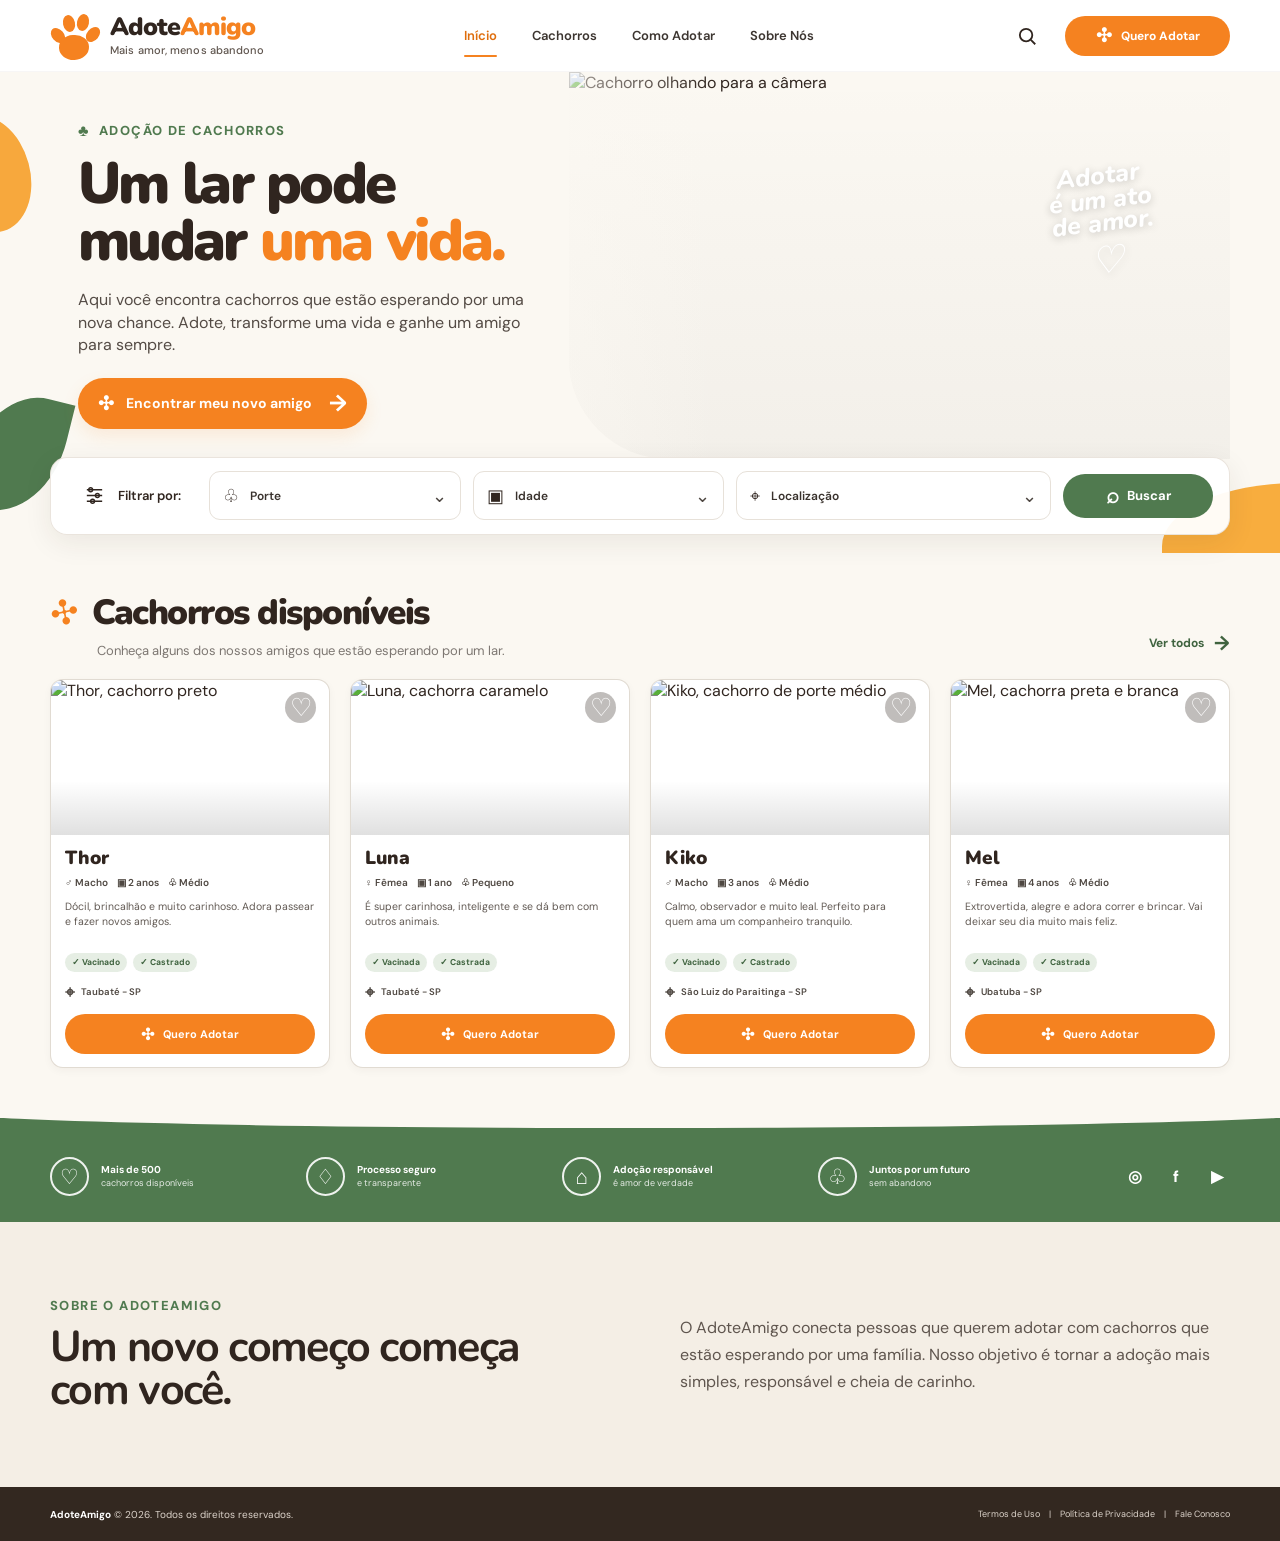
==== index.html @ db64507a "Add files via upload" ====
<!DOCTYPE html>
<html lang="pt-BR">
<head>
  <meta charset="UTF-8">
  <meta name="viewport" content="width=device-width, initial-scale=1.0">
  <meta name="description" content="AdoteAmigo — encontre um cachorro esperando por um lar cheio de amor.">
  <title>AdoteAmigo | Mais amor, menos abandono</title>

  <link rel="preconnect" href="https://fonts.googleapis.com">
  <link rel="preconnect" href="https://fonts.gstatic.com" crossorigin>
  <link href="https://fonts.googleapis.com/css2?family=DM+Sans:wght@400;500;600;700&family=Nunito:wght@700;800;900&display=swap" rel="stylesheet">

  <link rel="stylesheet" href="style.css">
</head>

<body>

  <!-- HEADER -->
  <header class="site-header">
    <div class="container header-inner">

      <a href="#" class="brand" aria-label="AdoteAmigo - página inicial">
        <div class="brand-paw" aria-hidden="true">
          <span class="toe toe-1"></span>
          <span class="toe toe-2"></span>
          <span class="toe toe-3"></span>
          <span class="toe toe-4"></span>
          <span class="pad"></span>
        </div>

        <div class="brand-text">
          <strong>Adote<span>Amigo</span></strong>
          <small>Mais amor, menos abandono</small>
        </div>
      </a>

      <nav class="main-nav" aria-label="Navegação principal">
        <a class="active" href="#inicio">Início</a>
        <a href="#cachorros">Cachorros</a>
        <a href="#como-adotar">Como Adotar</a>
        <a href="#sobre">Sobre Nós</a>
      </nav>

      <div class="header-actions">
        <button class="search-button" aria-label="Pesquisar">
          <svg viewBox="0 0 24 24" aria-hidden="true">
            <circle cx="11" cy="11" r="6.8"></circle>
            <path d="M16.2 16.2 21 21"></path>
          </svg>
        </button>

        <a class="header-cta" href="#cachorros">
          <span class="paw-icon">✣</span>
          Quero Adotar
        </a>
      </div>

      <button class="mobile-menu" aria-label="Abrir menu">
        <span></span><span></span><span></span>
      </button>
    </div>
  </header>


  <main>

    <!-- HERO -->
    <section class="hero" id="inicio">
      <div class="hero-decoration hero-decoration-left"></div>
      <div class="hero-decoration hero-decoration-bottom"></div>
      <div class="hero-decoration hero-decoration-right"></div>

      <div class="container hero-grid">

        <div class="hero-content">
          <div class="eyebrow">
            <span>♣</span>
            ADOÇÃO DE CACHORROS
          </div>

          <h1>
            Um lar pode<br>
            mudar <span>uma vida.</span>
          </h1>

          <p>
            Aqui você encontra cachorros que estão esperando
            por uma nova chance. Adote, transforme uma vida
            e ganhe um amigo para sempre.
          </p>

          <a href="#cachorros" class="primary-button hero-button">
            <span class="button-paw">✣</span>
            Encontrar meu novo amigo
            <span class="arrow">→</span>
          </a>
        </div>

        <div class="hero-image-wrap">
          <img
            class="hero-image"
            src="https://images.unsplash.com/photo-1552053831-71594a27632d?auto=format&fit=crop&w=1200&q=85"
            alt="Cachorro olhando para a câmera"
          >

          <div class="hero-quote">
            <span>Adotar</span>
            <span>é um ato</span>
            <span>de amor.</span>
            <b>♡</b>
          </div>
        </div>
      </div>

      <!-- FILTER BAR -->
      <div class="container filter-container">
        <div class="filter-bar">

          <div class="filter-title">
            <svg viewBox="0 0 24 24" aria-hidden="true">
              <path d="M4 6h16M4 12h16M4 18h16"></path>
              <circle cx="8" cy="6" r="2"></circle>
              <circle cx="15" cy="12" r="2"></circle>
              <circle cx="10" cy="18" r="2"></circle>
            </svg>
            <span>Filtrar por:</span>
          </div>

          <label class="filter-field">
            <span class="filter-icon">♧</span>
            <span class="filter-label">Porte</span>
            <select>
              <option>Todos os portes</option>
              <option>Pequeno</option>
              <option>Médio</option>
              <option>Grande</option>
            </select>
            <span class="select-arrow">⌄</span>
          </label>

          <label class="filter-field">
            <span class="filter-icon">▣</span>
            <span class="filter-label">Idade</span>
            <select>
              <option>Qualquer idade</option>
              <option>Filhote</option>
              <option>Jovem</option>
              <option>Adulto</option>
              <option>Idoso</option>
            </select>
            <span class="select-arrow">⌄</span>
          </label>

          <label class="filter-field location-field">
            <span class="filter-icon">⌖</span>
            <span class="filter-label">Localização</span>
            <select>
              <option>Todo o Brasil</option>
              <option>Taubaté - SP</option>
              <option>São José dos Campos - SP</option>
              <option>Ubatuba - SP</option>
            </select>
            <span class="select-arrow">⌄</span>
          </label>

          <button class="filter-search">
            <span>⌕</span>
            Buscar
          </button>
        </div>
      </div>
    </section>


    <!-- DOGS -->
    <section class="dogs-section" id="cachorros">
      <div class="container">

        <div class="section-heading">
          <div>
            <div class="section-title">
              <span class="paw-title">✣</span>
              <h2>Cachorros disponíveis</h2>
            </div>

            <p>Conheça alguns dos nossos amigos que estão esperando por um lar.</p>
          </div>

          <a href="#" class="view-all">Ver todos <span>→</span></a>
        </div>


        <div class="dog-grid">

          <!-- CARD 1 -->
          <article class="dog-card">
            <div class="dog-photo">
              <img
                src="https://images.unsplash.com/photo-1558788353-f76d92427f16?auto=format&fit=crop&w=700&q=85"
                alt="Thor, cachorro preto"
              >
              <button class="favorite" aria-label="Favoritar Thor">♡</button>
            </div>

            <div class="dog-info">
              <h3>Thor</h3>

              <div class="dog-details">
                <span>♂ Macho</span>
                <span>▣ 2 anos</span>
                <span>♧ Médio</span>
              </div>

              <p class="dog-description">
                Dócil, brincalhão e muito carinhoso.
                Adora passear e fazer novos amigos.
              </p>

              <div class="badges">
                <span>✓ Vacinado</span>
                <span>✓ Castrado</span>
              </div>

              <div class="location">
                <span>⌖</span>
                Taubaté - SP
              </div>

              <a href="#" class="adopt-button">
                <span>✣</span>
                Quero Adotar
              </a>
            </div>
          </article>


          <!-- CARD 2 -->
          <article class="dog-card">
            <div class="dog-photo">
              <img
                src="https://images.unsplash.com/photo-1552053831-71594a27632d?auto=format&fit=crop&w=700&q=85"
                alt="Luna, cachorra caramelo"
              >
              <button class="favorite" aria-label="Favoritar Luna">♡</button>
            </div>

            <div class="dog-info">
              <h3>Luna</h3>

              <div class="dog-details">
                <span>♀ Fêmea</span>
                <span>▣ 1 ano</span>
                <span>♧ Pequeno</span>
              </div>

              <p class="dog-description">
                É super carinhosa, inteligente e se dá
                bem com outros animais.
              </p>

              <div class="badges">
                <span>✓ Vacinada</span>
                <span>✓ Castrada</span>
              </div>

              <div class="location">
                <span>⌖</span>
                Taubaté - SP
              </div>

              <a href="#" class="adopt-button">
                <span>✣</span>
                Quero Adotar
              </a>
            </div>
          </article>


          <!-- CARD 3 -->
          <article class="dog-card">
            <div class="dog-photo">
              <img
                src="https://images.unsplash.com/photo-1587300003388-59208cc962cb?auto=format&fit=crop&w=700&q=85"
                alt="Kiko, cachorro de porte médio"
              >
              <button class="favorite" aria-label="Favoritar Kiko">♡</button>
            </div>

            <div class="dog-info">
              <h3>Kiko</h3>

              <div class="dog-details">
                <span>♂ Macho</span>
                <span>▣ 3 anos</span>
                <span>♧ Médio</span>
              </div>

              <p class="dog-description">
                Calmo, observador e muito leal.
                Perfeito para quem ama um companheiro tranquilo.
              </p>

              <div class="badges">
                <span>✓ Vacinado</span>
                <span>✓ Castrado</span>
              </div>

              <div class="location">
                <span>⌖</span>
                São Luiz do Paraitinga - SP
              </div>

              <a href="#" class="adopt-button">
                <span>✣</span>
                Quero Adotar
              </a>
            </div>
          </article>


          <!-- CARD 4 -->
          <article class="dog-card">
            <div class="dog-photo">
              <img
                src="https://images.unsplash.com/photo-1543466835-00a7907e9de1?auto=format&fit=crop&w=700&q=85"
                alt="Mel, cachorra preta e branca"
              >
              <button class="favorite" aria-label="Favoritar Mel">♡</button>
            </div>

            <div class="dog-info">
              <h3>Mel</h3>

              <div class="dog-details">
                <span>♀ Fêmea</span>
                <span>▣ 4 anos</span>
                <span>♧ Médio</span>
              </div>

              <p class="dog-description">
                Extrovertida, alegre e adora correr e brincar.
                Vai deixar seu dia muito mais feliz.
              </p>

              <div class="badges">
                <span>✓ Vacinada</span>
                <span>✓ Castrada</span>
              </div>

              <div class="location">
                <span>⌖</span>
                Ubatuba - SP
              </div>

              <a href="#" class="adopt-button">
                <span>✣</span>
                Quero Adotar
              </a>
            </div>
          </article>

        </div>
      </div>
    </section>


    <!-- BENEFITS -->
    <section class="benefits" id="como-adotar">
      <div class="container benefits-grid">

        <div class="benefit">
          <div class="benefit-icon">♡</div>
          <div>
            <strong>Mais de 500</strong>
            <span>cachorros disponíveis</span>
          </div>
        </div>

        <div class="benefit">
          <div class="benefit-icon">♢</div>
          <div>
            <strong>Processo seguro</strong>
            <span>e transparente</span>
          </div>
        </div>

        <div class="benefit">
          <div class="benefit-icon">⌂</div>
          <div>
            <strong>Adoção responsável</strong>
            <span>é amor de verdade</span>
          </div>
        </div>

        <div class="benefit">
          <div class="benefit-icon">♧</div>
          <div>
            <strong>Juntos por um futuro</strong>
            <span>sem abandono</span>
          </div>
        </div>

        <div class="socials">
          <a href="#" aria-label="Instagram">◎</a>
          <a href="#" aria-label="Facebook">f</a>
          <a href="#" aria-label="YouTube">▶</a>
        </div>

      </div>
    </section>


    <!-- ABOUT -->
    <section class="about-section" id="sobre">
      <div class="container about-content">
        <div>
          <span class="eyebrow">SOBRE O ADOTEAMIGO</span>
          <h2>Um novo começo começa com você.</h2>
        </div>

        <p>
          O AdoteAmigo conecta pessoas que querem adotar
          com cachorros que estão esperando por uma família.
          Nosso objetivo é tornar a adoção mais simples,
          responsável e cheia de carinho.
        </p>
      </div>
    </section>

  </main>


  <!-- FOOTER -->
  <footer class="site-footer">
    <div class="container footer-inner">
      <p><strong>AdoteAmigo</strong> © 2026. Todos os direitos reservados.</p>

      <div class="footer-links">
        <a href="#">Termos de Uso</a>
        <span>|</span>
        <a href="#">Política de Privacidade</a>
        <span>|</span>
        <a href="#">Fale Conosco</a>
      </div>
    </div>
  </footer>

</body>
</html>
---- style.css ----
/* =========================================================
   ADOTEAMIGO — STYLE.CSS
   Identidade: acolhedora, natural e moderna
   ========================================================= */

:root {
  --orange: #f58220;
  --orange-dark: #df6e0d;
  --orange-light: #fff0df;

  --green: #507a4f;
  --green-dark: #3f633f;
  --green-light: #e6eee4;

  --cream: #fbf8f2;
  --cream-2: #f4eee5;
  --white: #ffffff;

  --brown: #30251f;
  --brown-soft: #5f554e;
  --gray: #7d7772;
  --border: #e7e0d7;

  --shadow: 0 14px 35px rgba(61, 43, 28, 0.09);
  --shadow-hover: 0 20px 45px rgba(61, 43, 28, 0.14);

  --radius: 18px;
  --container: 1180px;
}


/* =========================
   RESET
   ========================= */

* {
  margin: 0;
  padding: 0;
  box-sizing: border-box;
}

html {
  scroll-behavior: smooth;
}

body {
  font-family: "DM Sans", Arial, sans-serif;
  background: var(--cream);
  color: var(--brown);
  overflow-x: hidden;
}

img {
  display: block;
  width: 100%;
}

button,
select {
  font: inherit;
}

button,
a {
  -webkit-tap-highlight-color: transparent;
}

a {
  color: inherit;
  text-decoration: none;
}

button {
  border: 0;
  cursor: pointer;
}

.container {
  width: min(var(--container), calc(100% - 48px));
  margin-inline: auto;
}


/* =========================
   HEADER
   ========================= */

.site-header {
  position: relative;
  z-index: 20;
  height: 72px;
  background: rgba(255, 255, 255, 0.97);
  border-bottom: 1px solid rgba(48, 37, 31, 0.04);
}

.header-inner {
  height: 100%;
  display: flex;
  align-items: center;
  justify-content: space-between;
  gap: 30px;
}


/* LOGO */

.brand {
  display: flex;
  align-items: center;
  gap: 12px;
  flex-shrink: 0;
}

.brand-paw {
  position: relative;
  width: 48px;
  height: 47px;
}

.brand-paw .toe,
.brand-paw .pad {
  position: absolute;
  display: block;
  background: var(--orange);
}

.brand-paw .toe {
  width: 12px;
  height: 17px;
  border-radius: 50%;
}

.brand-paw .toe-1 {
  left: 2px;
  top: 15px;
  transform: rotate(-42deg);
}

.brand-paw .toe-2 {
  left: 13px;
  top: 3px;
  transform: rotate(-12deg);
}

.brand-paw .toe-3 {
  left: 27px;
  top: 2px;
  transform: rotate(12deg);
}

.brand-paw .toe-4 {
  left: 37px;
  top: 14px;
  transform: rotate(40deg);
}

.brand-paw .pad {
  width: 30px;
  height: 25px;
  left: 9px;
  top: 23px;
  border-radius: 48% 48% 50% 50%;
  transform: rotate(-3deg);
}

.brand-text {
  display: flex;
  flex-direction: column;
  line-height: 1;
}

.brand-text strong {
  font-family: "Nunito", sans-serif;
  font-size: 25px;
  font-weight: 900;
  letter-spacing: -1px;
}

.brand-text strong span {
  color: var(--orange);
}

.brand-text small {
  margin-top: 5px;
  color: var(--brown-soft);
  font-size: 11px;
  font-weight: 500;
  letter-spacing: 0.1px;
}


/* NAV */

.main-nav {
  display: flex;
  align-self: stretch;
  align-items: center;
  gap: 35px;
}

.main-nav a {
  position: relative;
  display: flex;
  height: 100%;
  align-items: center;
  color: #3c3530;
  font-size: 13px;
  font-weight: 600;
  transition: color 0.2s ease;
}

.main-nav a::after {
  content: "";
  position: absolute;
  left: 0;
  right: 0;
  bottom: 14px;
  height: 2px;
  border-radius: 99px;
  background: var(--orange);
  transform: scaleX(0);
  transform-origin: center;
  transition: transform 0.2s ease;
}

.main-nav a:hover,
.main-nav a.active {
  color: var(--orange-dark);
}

.main-nav a:hover::after,
.main-nav a.active::after {
  transform: scaleX(1);
}


/* HEADER BUTTONS */

.header-actions {
  display: flex;
  align-items: center;
  gap: 25px;
}

.search-button {
  width: 26px;
  height: 26px;
  display: grid;
  place-items: center;
  background: transparent;
  color: var(--brown);
}

.search-button svg {
  width: 22px;
  height: 22px;
  fill: none;
  stroke: currentColor;
  stroke-width: 2;
}

.header-cta,
.primary-button,
.adopt-button {
  background: var(--orange);
  color: white;
  font-weight: 700;
  transition:
    transform 0.2s ease,
    background 0.2s ease,
    box-shadow 0.2s ease;
}

.header-cta {
  min-width: 165px;
  height: 40px;
  padding: 0 19px;
  border-radius: 99px;
  display: flex;
  align-items: center;
  justify-content: center;
  gap: 9px;
  font-size: 12px;
}

.header-cta:hover,
.primary-button:hover,
.adopt-button:hover {
  background: var(--orange-dark);
  transform: translateY(-2px);
  box-shadow: 0 9px 20px rgba(245, 130, 32, 0.25);
}

.paw-icon,
.button-paw {
  font-size: 19px;
  line-height: 1;
}

.mobile-menu {
  display: none;
  width: 42px;
  height: 42px;
  border-radius: 10px;
  background: var(--orange-light);
}

.mobile-menu span {
  display: block;
  width: 21px;
  height: 2px;
  margin: 4px auto;
  background: var(--brown);
}


/* =========================
   HERO
   ========================= */

.hero {
  position: relative;
  min-height: 480px;
  background: var(--cream);
  overflow: visible;
}

.hero-grid {
  position: relative;
  z-index: 2;
  min-height: 370px;
  display: grid;
  grid-template-columns: 44% 56%;
}

.hero-content {
  position: relative;
  z-index: 4;
  padding: 48px 0 30px 28px;
  display: flex;
  flex-direction: column;
  align-items: flex-start;
  justify-content: center;
}

.eyebrow {
  display: flex;
  align-items: center;
  gap: 9px;
  color: var(--green);
  font-size: 13px;
  font-weight: 800;
  letter-spacing: 1.4px;
}

.eyebrow span {
  font-size: 16px;
}

.hero h1 {
  max-width: 510px;
  margin-top: 14px;
  font-family: "Nunito", sans-serif;
  font-size: clamp(44px, 5vw, 58px);
  line-height: 0.99;
  letter-spacing: -2.7px;
  font-weight: 900;
}

.hero h1 span {
  color: var(--orange);
}

.hero-content > p {
  max-width: 465px;
  margin-top: 19px;
  color: #544b45;
  font-size: 16px;
  line-height: 1.42;
}

.primary-button {
  display: inline-flex;
  align-items: center;
  gap: 12px;
  min-height: 51px;
  padding: 0 20px;
  border-radius: 99px;
  margin-top: 21px;
  font-size: 14px;
  box-shadow: 0 7px 17px rgba(245, 130, 32, 0.12);
}

.primary-button .arrow {
  margin-left: 5px;
  font-size: 23px;
  line-height: 1;
}


/* HERO IMAGE */

.hero-image-wrap {
  position: relative;
  min-height: 370px;
  overflow: hidden;
  border-radius: 0 0 0 100px;
}

.hero-image-wrap::after {
  content: "";
  position: absolute;
  inset: 0;
  background:
    linear-gradient(90deg, rgba(251, 248, 242, 0.55) 0%, transparent 22%),
    linear-gradient(0deg, rgba(34, 28, 23, 0.04), transparent);
  pointer-events: none;
}

.hero-image {
  height: 100%;
  min-height: 370px;
  object-fit: cover;
  object-position: center 48%;
}

.hero-quote {
  position: absolute;
  z-index: 3;
  right: 75px;
  top: 93px;
  color: white;
  font-family: "Nunito", sans-serif;
  font-style: italic;
  font-weight: 800;
  font-size: 25px;
  line-height: 0.94;
  text-align: center;
  transform: rotate(-7deg);
  text-shadow: 0 2px 8px rgba(0, 0, 0, 0.2);
}

.hero-quote span {
  display: block;
}

.hero-quote b {
  display: block;
  margin-top: 7px;
  font-size: 38px;
  font-weight: 400;
}


/* ORGANIC DECORATIONS */

.hero-decoration {
  position: absolute;
  z-index: 1;
  pointer-events: none;
}

.hero-decoration-left {
  left: -54px;
  top: 43px;
  width: 84px;
  height: 118px;
  background: #f7a83d;
  border-radius: 0 70% 70% 0;
  transform: rotate(-15deg);
}

.hero-decoration-bottom {
  left: -28px;
  bottom: 37px;
  width: 90px;
  height: 122px;
  background: var(--green);
  border-radius: 70% 0 70% 0;
  transform: rotate(14deg);
}

.hero-decoration-right {
  right: -32px;
  bottom: -1px;
  width: 150px;
  height: 70px;
  background: #f8ad3e;
  border-radius: 90% 0 0 0;
}


/* =========================
   FILTER
   ========================= */

.filter-container {
  position: relative;
  z-index: 8;
  margin-top: -2px;
}

.filter-bar {
  min-height: 78px;
  padding: 12px 16px;
  display: grid;
  grid-template-columns: 130px 1fr 1fr 1.25fr 150px;
  gap: 12px;
  align-items: center;
  background: rgba(255, 255, 255, 0.95);
  border: 1px solid rgba(231, 224, 215, 0.85);
  border-radius: 17px;
  box-shadow: 0 8px 28px rgba(48, 37, 31, 0.08);
}

.filter-title {
  display: flex;
  align-items: center;
  justify-content: center;
  gap: 12px;
  color: var(--brown);
  font-size: 13px;
  font-weight: 600;
}

.filter-title svg {
  width: 23px;
  height: 23px;
  fill: none;
  stroke: currentColor;
  stroke-width: 1.5;
}

.filter-field {
  position: relative;
  min-width: 0;
  height: 49px;
  padding: 0 33px 0 13px;
  display: flex;
  align-items: center;
  gap: 11px;
  background: #fff;
  border: 1px solid #e7e1d9;
  border-radius: 11px;
  cursor: pointer;
}

.filter-field select {
  position: absolute;
  inset: 0;
  width: 100%;
  opacity: 0;
  cursor: pointer;
}

.filter-icon {
  color: var(--brown);
  font-size: 18px;
}

.filter-label {
  color: #39322d;
  font-size: 12px;
  font-weight: 600;
}

.select-arrow {
  position: absolute;
  right: 13px;
  color: #4d4641;
  font-size: 18px;
  pointer-events: none;
}

.filter-search {
  height: 44px;
  border-radius: 99px;
  background: var(--green);
  color: white;
  display: flex;
  align-items: center;
  justify-content: center;
  gap: 8px;
  font-size: 13px;
  font-weight: 700;
  transition: 0.2s ease;
}

.filter-search:hover {
  background: var(--green-dark);
  transform: translateY(-1px);
}

.filter-search span {
  font-size: 22px;
}


/* =========================
   DOGS SECTION
   ========================= */

.dogs-section {
  padding: 38px 0 50px;
  background: var(--cream);
}

.section-heading {
  display: flex;
  align-items: flex-end;
  justify-content: space-between;
  gap: 30px;
  margin-bottom: 20px;
}

.section-title {
  display: flex;
  align-items: center;
  gap: 14px;
}

.paw-title {
  color: var(--orange);
  font-size: 34px;
  transform: rotate(-12deg);
}

.section-title h2 {
  font-family: "Nunito", sans-serif;
  font-size: 35px;
  line-height: 1;
  letter-spacing: -1.5px;
  font-weight: 900;
}

.section-heading p {
  margin-top: 7px;
  margin-left: 47px;
  color: var(--gray);
  font-size: 13px;
}

.view-all {
  display: flex;
  align-items: center;
  gap: 10px;
  color: var(--green-dark);
  font-size: 12px;
  font-weight: 700;
  padding-bottom: 3px;
}

.view-all span {
  font-size: 20px;
  transition: transform 0.2s ease;
}

.view-all:hover span {
  transform: translateX(5px);
}


/* DOG GRID */

.dog-grid {
  display: grid;
  grid-template-columns: repeat(4, 1fr);
  gap: 20px;
}

.dog-card {
  overflow: hidden;
  background: #fff;
  border: 1px solid rgba(222, 215, 206, 0.9);
  border-radius: 13px;
  box-shadow: 0 3px 8px rgba(48, 37, 31, 0.04);
  transition:
    transform 0.25s ease,
    box-shadow 0.25s ease;
}

.dog-card:hover {
  transform: translateY(-6px);
  box-shadow: var(--shadow-hover);
}

.dog-photo {
  position: relative;
  height: 155px;
  overflow: hidden;
}

.dog-photo::after {
  content: "";
  position: absolute;
  inset: 0;
  background: linear-gradient(0deg, rgba(0, 0, 0, 0.12), transparent 35%);
  pointer-events: none;
}

.dog-photo img {
  height: 100%;
  object-fit: cover;
  transition: transform 0.45s ease;
}

.dog-card:hover .dog-photo img {
  transform: scale(1.05);
}

.favorite {
  position: absolute;
  z-index: 3;
  right: 13px;
  top: 12px;
  width: 31px;
  height: 31px;
  display: grid;
  place-items: center;
  border-radius: 50%;
  background: rgba(46, 38, 32, 0.3);
  color: white;
  font-size: 25px;
  line-height: 1;
  transition: 0.2s ease;
}

.favorite:hover {
  background: var(--orange);
  transform: scale(1.08);
}

.dog-info {
  padding: 10px 14px 13px;
}

.dog-info h3 {
  font-family: "Nunito", sans-serif;
  font-size: 19px;
  font-weight: 900;
}

.dog-details {
  display: flex;
  flex-wrap: wrap;
  gap: 9px;
  margin-top: 5px;
  color: #4f4842;
  font-size: 10px;
  font-weight: 600;
}

.dog-description {
  min-height: 45px;
  margin-top: 11px;
  color: #625a54;
  font-size: 10.5px;
  line-height: 1.42;
}

.badges {
  display: flex;
  flex-wrap: wrap;
  gap: 6px;
  margin-top: 8px;
}

.badges span {
  padding: 4px 7px;
  border-radius: 99px;
  background: var(--green-light);
  color: var(--green-dark);
  font-size: 8.5px;
  font-weight: 700;
}

.location {
  display: flex;
  align-items: center;
  gap: 6px;
  margin-top: 9px;
  color: #504943;
  font-size: 9.5px;
  font-weight: 600;
}

.location span {
  font-size: 17px;
}

.adopt-button {
  height: 40px;
  width: 100%;
  margin-top: 11px;
  border-radius: 99px;
  display: flex;
  align-items: center;
  justify-content: center;
  gap: 9px;
  font-size: 11px;
}

.adopt-button span {
  font-size: 16px;
}


/* =========================
   BENEFITS
   ========================= */

.benefits {
  position: relative;
  background: var(--green);
  color: white;
  overflow: hidden;
}

.benefits::before {
  content: "";
  position: absolute;
  left: -5%;
  right: -5%;
  top: -25px;
  height: 35px;
  background: var(--cream);
  border-radius: 50%;
}

.benefits-grid {
  min-height: 104px;
  padding-top: 13px;
  display: grid;
  grid-template-columns: 1fr 1fr 1fr 1.2fr auto;
  gap: 22px;
  align-items: center;
}

.benefit {
  display: flex;
  align-items: center;
  gap: 12px;
}

.benefit-icon {
  width: 39px;
  height: 39px;
  flex: 0 0 39px;
  display: grid;
  place-items: center;
  border: 2px solid rgba(255, 255, 255, 0.9);
  border-radius: 50%;
  font-size: 21px;
}

.benefit strong,
.benefit span {
  display: block;
}

.benefit strong {
  font-size: 10px;
  font-weight: 700;
}

.benefit span {
  margin-top: 2px;
  color: rgba(255, 255, 255, 0.85);
  font-size: 9px;
  line-height: 1.25;
}

.socials {
  display: flex;
  gap: 14px;
  justify-content: flex-end;
}

.socials a {
  width: 27px;
  height: 27px;
  display: grid;
  place-items: center;
  color: white;
  font-size: 16px;
  font-weight: 700;
  transition: transform 0.2s ease;
}

.socials a:hover {
  transform: translateY(-3px);
}


/* =========================
   ABOUT
   ========================= */

.about-section {
  padding: 75px 0;
  background: var(--cream-2);
}

.about-content {
  display: grid;
  grid-template-columns: 1fr 1fr;
  gap: 80px;
  align-items: center;
}

.about-content h2 {
  max-width: 520px;
  margin-top: 12px;
  font-family: "Nunito", sans-serif;
  font-size: 43px;
  line-height: 1;
  letter-spacing: -1.7px;
}

.about-content > p {
  color: var(--brown-soft);
  font-size: 16px;
  line-height: 1.7;
}


/* =========================
   FOOTER
   ========================= */

.site-footer {
  background: #332820;
  color: white;
}

.footer-inner {
  min-height: 54px;
  display: flex;
  align-items: center;
  justify-content: space-between;
  gap: 20px;
}

.footer-inner p {
  color: #dcd3ca;
  font-size: 10px;
}

.footer-inner p strong {
  color: white;
}

.footer-links {
  display: flex;
  align-items: center;
  gap: 9px;
  color: #dcd3ca;
  font-size: 9px;
}

.footer-links a:hover {
  color: var(--orange);
}


/* =========================
   RESPONSIVE — TABLET
   ========================= */

@media (max-width: 1050px) {

  .main-nav {
    gap: 20px;
  }

  .header-actions {
    gap: 12px;
  }

  .header-cta {
    min-width: 145px;
  }

  .hero-grid {
    grid-template-columns: 47% 53%;
  }

  .hero h1 {
    font-size: 47px;
  }

  .hero-quote {
    right: 35px;
  }

  .filter-bar {
    grid-template-columns: 105px 1fr 1fr 1.15fr 125px;
  }

  .dog-grid {
    grid-template-columns: repeat(2, 1fr);
  }

  .benefits-grid {
    grid-template-columns: repeat(2, 1fr);
    padding: 30px 0;
  }

  .socials {
    justify-content: flex-start;
  }
}


/* =========================
   RESPONSIVE — MOBILE
   ========================= */

@media (max-width: 760px) {

  .container {
    width: min(var(--container), calc(100% - 30px));
  }

  .site-header {
    height: 68px;
  }

  .brand-paw {
    transform: scale(0.82);
    transform-origin: left center;
    width: 40px;
    margin-right: -7px;
  }

  .brand-text strong {
    font-size: 21px;
  }

  .brand-text small {
    font-size: 9px;
  }

  .main-nav,
  .header-actions {
    display: none;
  }

  .mobile-menu {
    display: block;
  }


  /* HERO */

  .hero {
    min-height: auto;
  }

  .hero-grid {
    min-height: 0;
    display: flex;
    flex-direction: column;
  }

  .hero-content {
    padding: 45px 0 35px;
    align-items: flex-start;
  }

  .hero h1 {
    font-size: clamp(42px, 12vw, 58px);
    letter-spacing: -2.2px;
  }

  .hero-content > p {
    font-size: 14px;
    max-width: 410px;
  }

  .hero-image-wrap {
    min-height: 310px;
    border-radius: 0 0 0 65px;
  }

  .hero-image {
    min-height: 310px;
  }

  .hero-quote {
    right: 25px;
    top: 60px;
    font-size: 20px;
  }

  .hero-quote b {
    font-size: 30px;
  }

  .hero-decoration-left {
    top: 70px;
  }

  .hero-decoration-bottom {
    display: none;
  }


  /* FILTER */

  .filter-container {
    margin-top: -1px;
  }

  .filter-bar {
    grid-template-columns: 1fr;
    padding: 15px;
    border-radius: 16px;
  }

  .filter-title {
    justify-content: flex-start;
    padding: 3px 3px 5px;
  }

  .filter-field {
    height: 47px;
  }

  .filter-search {
    height: 47px;
  }


  /* DOGS */

  .dogs-section {
    padding: 45px 0;
  }

  .section-heading {
    align-items: flex-start;
    flex-direction: column;
    gap: 13px;
  }

  .section-title {
    gap: 9px;
  }

  .section-title h2 {
    font-size: 30px;
  }

  .section-heading p {
    margin-left: 42px;
    max-width: 340px;
  }

  .dog-grid {
    grid-template-columns: 1fr;
  }

  .dog-photo {
    height: 230px;
  }


  /* BENEFITS */

  .benefits-grid {
    grid-template-columns: 1fr;
    padding: 45px 0 35px;
    gap: 24px;
  }

  .benefit {
    max-width: 280px;
  }

  .socials {
    justify-content: flex-start;
  }


  /* ABOUT */

  .about-section {
    padding: 55px 0;
  }

  .about-content {
    grid-template-columns: 1fr;
    gap: 30px;
  }

  .about-content h2 {
    font-size: 38px;
  }


  /* FOOTER */

  .footer-inner {
    padding: 20px 0;
    flex-direction: column;
    align-items: flex-start;
  }

  .footer-links {
    flex-wrap: wrap;
  }
}


/* =========================
   RESPONSIVE — SMALL PHONES
   ========================= */

@media (max-width: 390px) {

  .hero h1 {
    font-size: 39px;
  }

  .primary-button {
    width: 100%;
    justify-content: center;
    font-size: 12px;
  }

  .section-title h2 {
    font-size: 26px;
  }

  .dog-photo {
    height: 210px;
  }
}


/* =========================
   ACCESSIBILITY
   ========================= */

:focus-visible {
  outline: 3px solid rgba(245, 130, 32, 0.45);
  outline-offset: 3px;
}

@media (prefers-reduced-motion: reduce) {
  html {
    scroll-behavior: auto;
  }

  *,
  *::before,
  *::after {
    transition-duration: 0.01ms !important;
    animation-duration: 0.01ms !important;
  }
}
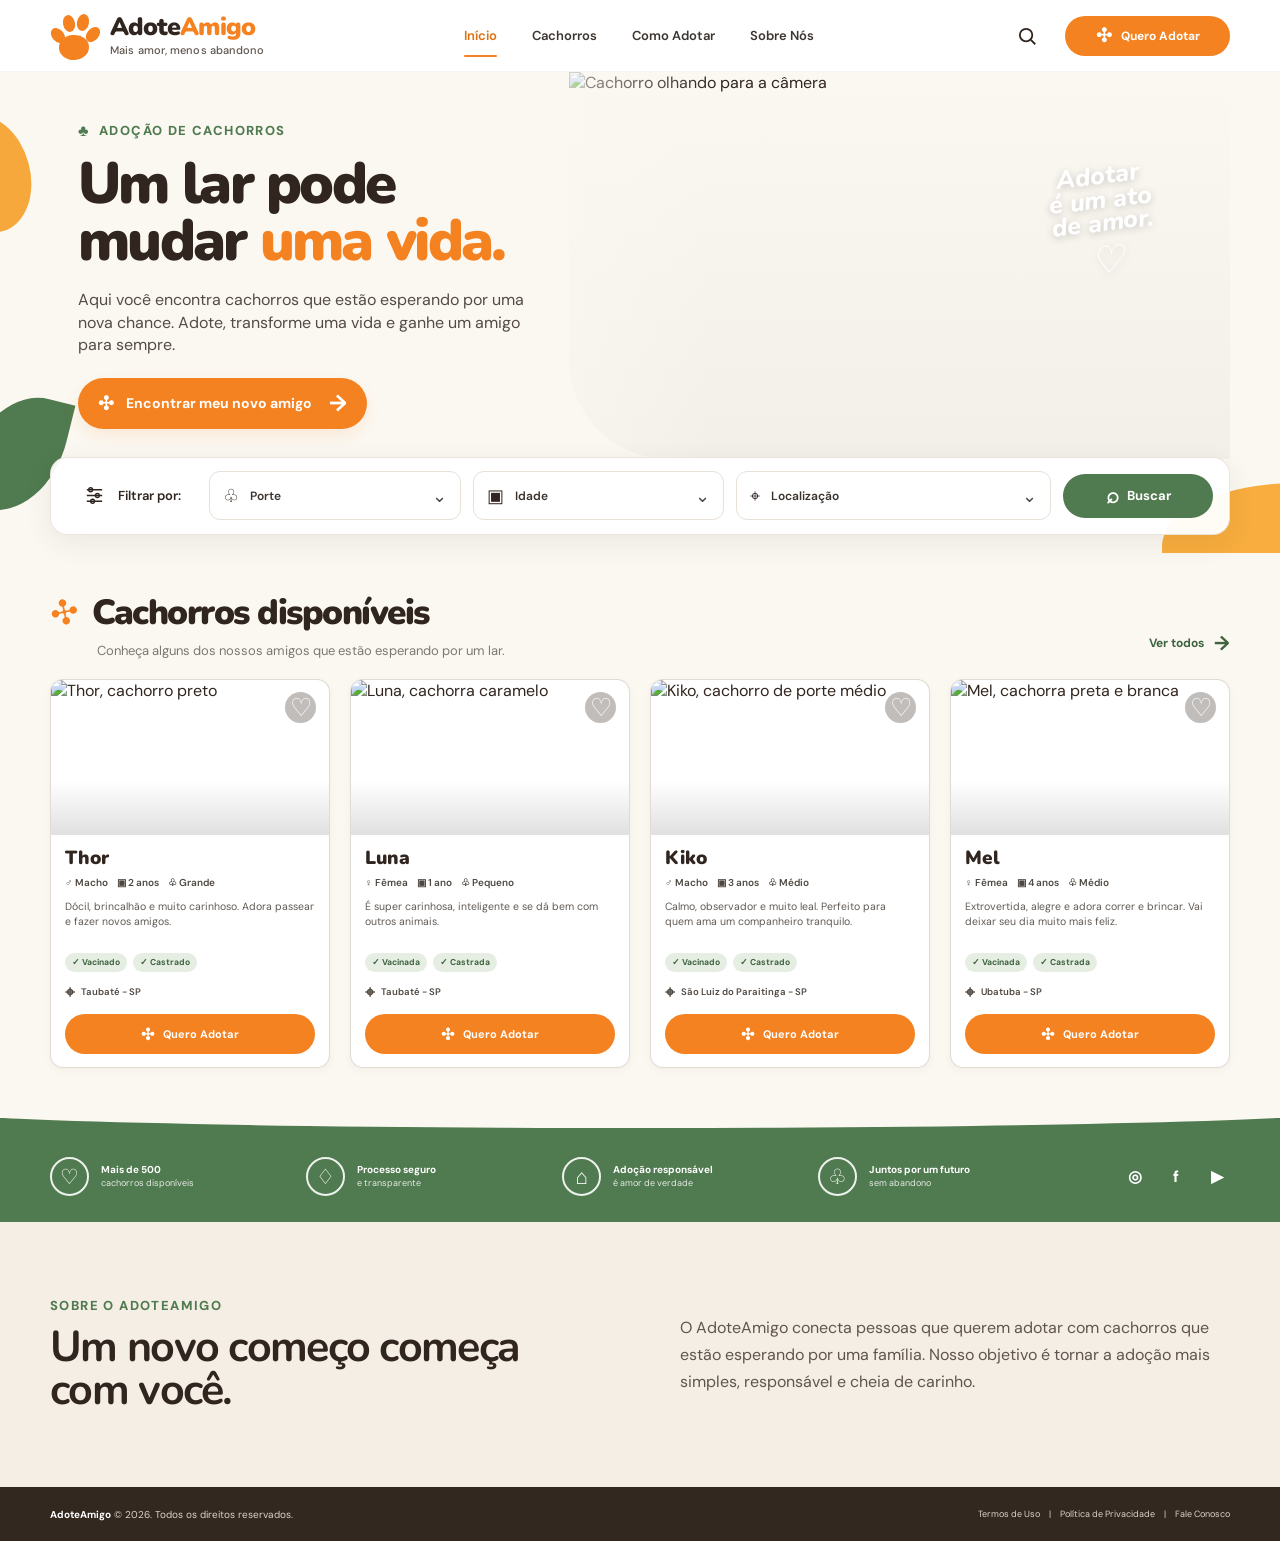
==== commit 1a0ab050: "Add files via upload" ====
--- a/index.html
+++ b/index.html
@@ -36,9 +36,9 @@
 
       <nav class="main-nav" aria-label="Navegação principal">
         <a class="active" href="#inicio">Início</a>
-        <a href="#cachorros">Cachorros</a>
-        <a href="#como-adotar">Como Adotar</a>
-        <a href="#sobre">Sobre Nós</a>
+        <a href="cachorros.html">Cachorros</a>
+        <a href="como-adotar.html">Como Adotar</a>
+        <a href="sobre.html">Sobre Nós</a>
       </nav>
 
       <div class="header-actions">
@@ -49,7 +49,7 @@
           </svg>
         </button>
 
-        <a class="header-cta" href="#cachorros">
+        <a class="header-cta" href="cachorros.html">
           <span class="paw-icon">✣</span>
           Quero Adotar
         </a>
@@ -114,8 +114,7 @@
 
       <!-- FILTER BAR -->
       <div class="container filter-container">
-        <div class="filter-bar">
-
+        <div class="filter-bar" data-dog-filters>
           <div class="filter-title">
             <svg viewBox="0 0 24 24" aria-hidden="true">
               <path d="M4 6h16M4 12h16M4 18h16"></path>
@@ -129,11 +128,11 @@
           <label class="filter-field">
             <span class="filter-icon">♧</span>
             <span class="filter-label">Porte</span>
-            <select>
-              <option>Todos os portes</option>
-              <option>Pequeno</option>
-              <option>Médio</option>
-              <option>Grande</option>
+            <select data-filter="porte" aria-label="Filtrar por porte">
+              <option value="">Todos os portes</option>
+              <option value="Pequeno">Pequeno</option>
+              <option value="Médio">Médio</option>
+              <option value="Grande">Grande</option>
             </select>
             <span class="select-arrow">⌄</span>
           </label>
@@ -141,12 +140,12 @@
           <label class="filter-field">
             <span class="filter-icon">▣</span>
             <span class="filter-label">Idade</span>
-            <select>
-              <option>Qualquer idade</option>
-              <option>Filhote</option>
-              <option>Jovem</option>
-              <option>Adulto</option>
-              <option>Idoso</option>
+            <select data-filter="idade" aria-label="Filtrar por idade">
+              <option value="">Qualquer idade</option>
+              <option value="Filhote">Filhote</option>
+              <option value="Jovem">Jovem</option>
+              <option value="Adulto">Adulto</option>
+              <option value="Idoso">Idoso</option>
             </select>
             <span class="select-arrow">⌄</span>
           </label>
@@ -154,16 +153,16 @@
           <label class="filter-field location-field">
             <span class="filter-icon">⌖</span>
             <span class="filter-label">Localização</span>
-            <select>
-              <option>Todo o Brasil</option>
-              <option>Taubaté - SP</option>
-              <option>São José dos Campos - SP</option>
-              <option>Ubatuba - SP</option>
+            <select data-filter="localizacao" aria-label="Filtrar por localização">
+              <option value="">Todo o Brasil</option>
+              <option value="Taubaté - SP">Taubaté - SP</option>
+              <option value="São Luiz do Paraitinga - SP">São Luiz do Paraitinga - SP</option>
+              <option value="Ubatuba - SP">Ubatuba - SP</option>
             </select>
             <span class="select-arrow">⌄</span>
           </label>
 
-          <button class="filter-search">
+          <button class="filter-search" type="button" data-filter-search>
             <span>⌕</span>
             Buscar
           </button>
@@ -186,14 +185,19 @@
             <p>Conheça alguns dos nossos amigos que estão esperando por um lar.</p>
           </div>
 
-          <a href="#" class="view-all">Ver todos <span>→</span></a>
-        </div>
-
+          <a href="cachorros.html" class="view-all">Ver todos <span>→</span></a>
+        </div>
+
+
+        <div class="filter-empty">
+          <strong>Nenhum amigo encontrado.</strong><br>
+          Tente combinar outros filtros para encontrar um companheiro.
+        </div>
 
         <div class="dog-grid">
 
           <!-- CARD 1 -->
-          <article class="dog-card">
+          <article class="dog-card" data-porte="Grande" data-idade="Jovem" data-localizacao="Taubaté - SP">
             <div class="dog-photo">
               <img
                 src="https://images.unsplash.com/photo-1558788353-f76d92427f16?auto=format&fit=crop&w=700&q=85"
@@ -208,7 +212,7 @@
               <div class="dog-details">
                 <span>♂ Macho</span>
                 <span>▣ 2 anos</span>
-                <span>♧ Médio</span>
+                <span>♧ Grande</span>
               </div>
 
               <p class="dog-description">
@@ -226,7 +230,7 @@
                 Taubaté - SP
               </div>
 
-              <a href="#" class="adopt-button">
+              <a href="adocao.html?pet=Thor" class="adopt-button">
                 <span>✣</span>
                 Quero Adotar
               </a>
@@ -235,7 +239,7 @@
 
 
           <!-- CARD 2 -->
-          <article class="dog-card">
+          <article class="dog-card" data-porte="Pequeno" data-idade="Jovem" data-localizacao="Taubaté - SP">
             <div class="dog-photo">
               <img
                 src="https://images.unsplash.com/photo-1552053831-71594a27632d?auto=format&fit=crop&w=700&q=85"
@@ -268,7 +272,7 @@
                 Taubaté - SP
               </div>
 
-              <a href="#" class="adopt-button">
+              <a href="adocao.html?pet=Luna" class="adopt-button">
                 <span>✣</span>
                 Quero Adotar
               </a>
@@ -277,7 +281,7 @@
 
 
           <!-- CARD 3 -->
-          <article class="dog-card">
+          <article class="dog-card" data-porte="Médio" data-idade="Jovem" data-localizacao="São Luiz do Paraitinga - SP">
             <div class="dog-photo">
               <img
                 src="https://images.unsplash.com/photo-1587300003388-59208cc962cb?auto=format&fit=crop&w=700&q=85"
@@ -310,7 +314,7 @@
                 São Luiz do Paraitinga - SP
               </div>
 
-              <a href="#" class="adopt-button">
+              <a href="adocao.html?pet=Kiko" class="adopt-button">
                 <span>✣</span>
                 Quero Adotar
               </a>
@@ -319,7 +323,7 @@
 
 
           <!-- CARD 4 -->
-          <article class="dog-card">
+          <article class="dog-card" data-porte="Médio" data-idade="Adulto" data-localizacao="Ubatuba - SP">
             <div class="dog-photo">
               <img
                 src="https://images.unsplash.com/photo-1543466835-00a7907e9de1?auto=format&fit=crop&w=700&q=85"
@@ -352,7 +356,7 @@
                 Ubatuba - SP
               </div>
 
-              <a href="#" class="adopt-button">
+              <a href="adocao.html?pet=Mel" class="adopt-button">
                 <span>✣</span>
                 Quero Adotar
               </a>
@@ -445,5 +449,81 @@
     </div>
   </footer>
 
+
+<script>
+document.addEventListener("DOMContentLoaded", () => {
+  const cards = [...document.querySelectorAll(".dog-card[data-porte]")];
+  if (!cards.length) return;
+
+  const filterGroups = document.querySelectorAll("[data-dog-filters]");
+
+  function normalize(value) {
+    return (value || "")
+      .toString()
+      .normalize("NFD")
+      .replace(/[\u0300-\u036f]/g, "")
+      .toLowerCase()
+      .trim();
+  }
+
+  function getFilters(group) {
+    return {
+      porte: normalize(group.querySelector('[data-filter="porte"]')?.value),
+      idade: normalize(group.querySelector('[data-filter="idade"]')?.value),
+      localizacao: normalize(group.querySelector('[data-filter="localizacao"]')?.value)
+    };
+  }
+
+  function matches(card, filters) {
+    const porte = normalize(card.dataset.porte);
+    const idade = normalize(card.dataset.idade);
+    const localizacao = normalize(card.dataset.localizacao);
+
+    return (!filters.porte || filters.porte === "todos os portes" || porte === filters.porte)
+      && (!filters.idade || filters.idade === "qualquer idade" || filters.idade === "todas as idades" || idade === filters.idade)
+      && (!filters.localizacao || filters.localizacao === "todo o brasil" || filters.localizacao === "todas as localidades" || localizacao === filters.localizacao);
+  }
+
+  function applyFilters(group) {
+    const filters = getFilters(group);
+    let visible = 0;
+
+    cards.forEach(card => {
+      const show = matches(card, filters);
+      card.classList.toggle("filter-hidden", !show);
+      if (show) visible++;
+    });
+
+    const empty = group.closest("section")?.querySelector(".filter-empty") || group.querySelector(".filter-empty");
+    if (empty) {
+      empty.classList.toggle("show", visible === 0);
+      const count = empty.querySelector("[data-filter-count]");
+      if (count) count.textContent = `${visible} cachorro${visible === 1 ? "" : "s"}`;
+    }
+
+    const countLabel = group.querySelector("[data-filter-result]");
+    if (countLabel) {
+      countLabel.textContent = `${visible} cachorro${visible === 1 ? "" : "s"} encontrado${visible === 1 ? "" : "s"}`;
+    }
+  }
+
+  filterGroups.forEach(group => {
+    group.querySelectorAll("select[data-filter]").forEach(select => {
+      select.addEventListener("change", () => applyFilters(group));
+    });
+
+    group.querySelector("button[data-filter-search]")?.addEventListener("click", () => {
+      applyFilters(group);
+      const results = document.querySelector(".dogs-section, .inner-section");
+      if (results && window.innerWidth < 900) {
+        results.scrollIntoView({ behavior: "smooth", block: "start" });
+      }
+    });
+
+    applyFilters(group);
+  });
+});
+</script>
+
 </body>
 </html>
--- a/style.css
+++ b/style.css
@@ -1260,3 +1260,641 @@
     animation-duration: 0.01ms !important;
   }
 }
+
+
+/* =========================================================
+   PÁGINAS INTERNAS
+   ========================================================= */
+
+.page-hero {
+  position: relative;
+  padding: 72px 0 86px;
+  overflow: hidden;
+  background: var(--cream);
+}
+
+.page-hero::before {
+  content: "";
+  position: absolute;
+  width: 300px;
+  height: 300px;
+  right: -100px;
+  top: -120px;
+  border-radius: 50%;
+  background: #f7b24d;
+  opacity: .45;
+}
+
+.page-hero::after {
+  content: "";
+  position: absolute;
+  width: 220px;
+  height: 220px;
+  left: -120px;
+  bottom: -130px;
+  border-radius: 50%;
+  background: var(--green);
+  opacity: .28;
+}
+
+.page-hero-inner {
+  position: relative;
+  z-index: 2;
+  max-width: 850px;
+}
+
+.page-hero .eyebrow {
+  margin-bottom: 14px;
+}
+
+.page-hero h1 {
+  max-width: 800px;
+  font-family: "Nunito", sans-serif;
+  font-size: clamp(43px, 6vw, 64px);
+  line-height: .98;
+  letter-spacing: -2.5px;
+  font-weight: 900;
+}
+
+.page-hero h1 span {
+  color: var(--orange);
+}
+
+.page-hero p {
+  max-width: 680px;
+  margin-top: 18px;
+  color: var(--brown-soft);
+  font-size: 16px;
+  line-height: 1.65;
+}
+
+
+/* BREADCRUMB */
+
+.breadcrumb {
+  margin-bottom: 22px;
+  color: var(--gray);
+  font-size: 12px;
+  font-weight: 600;
+}
+
+.breadcrumb a:hover {
+  color: var(--orange);
+}
+
+
+/* INTERNAL SECTION */
+
+.inner-section {
+  padding: 65px 0;
+  background: var(--cream);
+}
+
+.inner-section.alt {
+  background: var(--cream-2);
+}
+
+.inner-heading {
+  max-width: 750px;
+  margin-bottom: 35px;
+}
+
+.inner-heading h2 {
+  font-family: "Nunito", sans-serif;
+  font-size: 38px;
+  line-height: 1.05;
+  letter-spacing: -1.4px;
+}
+
+.inner-heading p {
+  margin-top: 10px;
+  color: var(--brown-soft);
+  line-height: 1.6;
+}
+
+
+/* DOG CATALOG */
+
+.catalog-toolbar {
+  margin-bottom: 30px;
+  padding: 14px;
+  display: flex;
+  flex-wrap: wrap;
+  gap: 12px;
+  align-items: center;
+  background: white;
+  border: 1px solid var(--border);
+  border-radius: 15px;
+  box-shadow: var(--shadow);
+}
+
+.catalog-toolbar span {
+  margin-right: auto;
+  color: var(--brown-soft);
+  font-size: 13px;
+  font-weight: 700;
+}
+
+.catalog-select {
+  height: 42px;
+  min-width: 150px;
+  padding: 0 13px;
+  border: 1px solid var(--border);
+  border-radius: 10px;
+  color: var(--brown);
+  background: var(--cream);
+  outline: none;
+}
+
+.catalog-select:focus {
+  border-color: var(--orange);
+}
+
+.catalog-grid {
+  display: grid;
+  grid-template-columns: repeat(4, 1fr);
+  gap: 22px;
+}
+
+
+/* HOW TO ADOPT */
+
+.steps-grid {
+  display: grid;
+  grid-template-columns: repeat(3, 1fr);
+  gap: 22px;
+}
+
+.step-card {
+  position: relative;
+  padding: 31px;
+  background: white;
+  border: 1px solid var(--border);
+  border-radius: 20px;
+  box-shadow: var(--shadow);
+  transition: transform .2s ease, box-shadow .2s ease;
+}
+
+.step-card:hover {
+  transform: translateY(-5px);
+  box-shadow: var(--shadow-hover);
+}
+
+.step-number {
+  width: 49px;
+  height: 49px;
+  display: grid;
+  place-items: center;
+  border-radius: 15px;
+  background: var(--orange-light);
+  color: var(--orange-dark);
+  font-family: "Nunito", sans-serif;
+  font-size: 18px;
+  font-weight: 900;
+}
+
+.step-card h3 {
+  margin-top: 22px;
+  font-family: "Nunito", sans-serif;
+  font-size: 22px;
+}
+
+.step-card p {
+  margin-top: 9px;
+  color: var(--brown-soft);
+  font-size: 13px;
+  line-height: 1.65;
+}
+
+.requirements {
+  display: grid;
+  grid-template-columns: 1fr 1fr;
+  gap: 24px;
+}
+
+.requirement-box {
+  padding: 30px;
+  border-radius: 20px;
+  background: white;
+  border: 1px solid var(--border);
+}
+
+.requirement-box h3 {
+  font-family: "Nunito", sans-serif;
+  font-size: 24px;
+}
+
+.requirement-box ul {
+  list-style: none;
+  margin-top: 18px;
+}
+
+.requirement-box li {
+  position: relative;
+  padding: 9px 0 9px 26px;
+  color: var(--brown-soft);
+  font-size: 13px;
+  line-height: 1.45;
+  border-bottom: 1px solid #eee7df;
+}
+
+.requirement-box li:last-child {
+  border-bottom: 0;
+}
+
+.requirement-box li::before {
+  content: "✓";
+  position: absolute;
+  left: 0;
+  color: var(--green);
+  font-weight: 900;
+}
+
+
+/* ABOUT */
+
+.about-grid {
+  display: grid;
+  grid-template-columns: 1.05fr .95fr;
+  gap: 60px;
+  align-items: center;
+}
+
+.about-copy h2 {
+  margin-top: 10px;
+  font-family: "Nunito", sans-serif;
+  font-size: 43px;
+  line-height: 1;
+  letter-spacing: -1.6px;
+}
+
+.about-copy p {
+  margin-top: 18px;
+  color: var(--brown-soft);
+  font-size: 15px;
+  line-height: 1.75;
+}
+
+.about-card {
+  padding: 35px;
+  background: var(--green);
+  border-radius: 28px;
+  color: white;
+  box-shadow: var(--shadow);
+}
+
+.about-card .big-paw {
+  font-size: 48px;
+}
+
+.about-card h3 {
+  margin-top: 15px;
+  font-family: "Nunito", sans-serif;
+  font-size: 28px;
+}
+
+.about-card p {
+  margin-top: 10px;
+  color: rgba(255,255,255,.86);
+  line-height: 1.65;
+  font-size: 13px;
+}
+
+.about-values {
+  display: grid;
+  grid-template-columns: repeat(3, 1fr);
+  gap: 20px;
+  margin-top: 35px;
+}
+
+.value-card {
+  padding: 25px;
+  background: white;
+  border: 1px solid var(--border);
+  border-radius: 17px;
+}
+
+.value-card span {
+  color: var(--orange);
+  font-size: 26px;
+}
+
+.value-card h3 {
+  margin-top: 10px;
+  font-family: "Nunito", sans-serif;
+  font-size: 18px;
+}
+
+.value-card p {
+  margin-top: 7px;
+  color: var(--brown-soft);
+  font-size: 12px;
+  line-height: 1.5;
+}
+
+
+/* ADOPTION FORM */
+
+.adoption-section {
+  padding: 60px 0 75px;
+  background: var(--cream);
+}
+
+.adoption-layout {
+  display: grid;
+  grid-template-columns: .72fr 1.28fr;
+  gap: 30px;
+  align-items: start;
+}
+
+.pet-summary {
+  position: sticky;
+  top: 25px;
+  overflow: hidden;
+  background: white;
+  border: 1px solid var(--border);
+  border-radius: 22px;
+  box-shadow: var(--shadow);
+}
+
+.pet-summary-image {
+  height: 250px;
+  object-fit: cover;
+}
+
+.pet-summary-info {
+  padding: 23px;
+}
+
+.pet-summary-info h2 {
+  font-family: "Nunito", sans-serif;
+  font-size: 30px;
+}
+
+.pet-summary-info p {
+  margin-top: 7px;
+  color: var(--brown-soft);
+  font-size: 13px;
+  line-height: 1.5;
+}
+
+.pet-summary-tags {
+  display: flex;
+  flex-wrap: wrap;
+  gap: 6px;
+  margin-top: 15px;
+}
+
+.pet-summary-tags span {
+  padding: 6px 9px;
+  border-radius: 99px;
+  background: var(--green-light);
+  color: var(--green-dark);
+  font-size: 9px;
+  font-weight: 700;
+}
+
+.adoption-form {
+  padding: 32px;
+  background: white;
+  border: 1px solid var(--border);
+  border-radius: 22px;
+  box-shadow: var(--shadow);
+}
+
+.form-heading h2 {
+  font-family: "Nunito", sans-serif;
+  font-size: 31px;
+}
+
+.form-heading p {
+  margin-top: 7px;
+  color: var(--brown-soft);
+  font-size: 13px;
+  line-height: 1.5;
+}
+
+.form-grid {
+  display: grid;
+  grid-template-columns: 1fr 1fr;
+  gap: 18px;
+  margin-top: 25px;
+}
+
+.form-group {
+  display: flex;
+  flex-direction: column;
+  gap: 7px;
+}
+
+.form-group.full {
+  grid-column: 1 / -1;
+}
+
+.form-group label {
+  color: var(--brown);
+  font-size: 11px;
+  font-weight: 800;
+}
+
+.form-group input,
+.form-group select,
+.form-group textarea {
+  width: 100%;
+  border: 1px solid #ded7ce;
+  border-radius: 11px;
+  background: #fffdfa;
+  color: var(--brown);
+  padding: 12px 13px;
+  outline: none;
+  transition: border-color .2s ease, box-shadow .2s ease;
+}
+
+.form-group input,
+.form-group select {
+  height: 45px;
+}
+
+.form-group textarea {
+  min-height: 120px;
+  resize: vertical;
+}
+
+.form-group input:focus,
+.form-group select:focus,
+.form-group textarea:focus {
+  border-color: var(--orange);
+  box-shadow: 0 0 0 3px rgba(245,130,32,.10);
+}
+
+.form-check {
+  grid-column: 1 / -1;
+  display: flex;
+  align-items: flex-start;
+  gap: 9px;
+  color: var(--brown-soft);
+  font-size: 11px;
+  line-height: 1.45;
+}
+
+.form-check input {
+  margin-top: 2px;
+  accent-color: var(--orange);
+}
+
+.form-submit {
+  grid-column: 1 / -1;
+  min-height: 50px;
+  border-radius: 99px;
+  background: var(--orange);
+  color: white;
+  font-weight: 800;
+  font-size: 13px;
+  transition: .2s ease;
+}
+
+.form-submit:hover {
+  background: var(--orange-dark);
+  transform: translateY(-2px);
+  box-shadow: 0 9px 20px rgba(245,130,32,.2);
+}
+
+.form-status {
+  grid-column: 1 / -1;
+  display: none;
+  padding: 13px 15px;
+  border-radius: 11px;
+  background: var(--green-light);
+  color: var(--green-dark);
+  font-size: 12px;
+  font-weight: 700;
+}
+
+.form-status.show {
+  display: block;
+}
+
+.form-status.error {
+  background: #fff0ee;
+  color: #a44236;
+}
+
+
+/* INTERNAL RESPONSIVE */
+
+@media (max-width: 1050px) {
+  .catalog-grid {
+    grid-template-columns: repeat(2, 1fr);
+  }
+
+  .steps-grid {
+    grid-template-columns: 1fr 1fr;
+  }
+
+  .adoption-layout {
+    grid-template-columns: 1fr;
+  }
+
+  .pet-summary {
+    position: relative;
+    top: auto;
+  }
+
+  .about-grid {
+    gap: 35px;
+  }
+}
+
+@media (max-width: 760px) {
+  .page-hero {
+    padding: 52px 0 65px;
+  }
+
+  .page-hero h1 {
+    font-size: 43px;
+  }
+
+  .catalog-toolbar {
+    align-items: stretch;
+  }
+
+  .catalog-toolbar span {
+    width: 100%;
+  }
+
+  .catalog-select {
+    flex: 1;
+    min-width: 130px;
+  }
+
+  .catalog-grid,
+  .steps-grid,
+  .requirements,
+  .about-grid,
+  .about-values {
+    grid-template-columns: 1fr;
+  }
+
+  .inner-section,
+  .adoption-section {
+    padding: 50px 0;
+  }
+
+  .inner-heading h2 {
+    font-size: 31px;
+  }
+
+  .about-copy h2 {
+    font-size: 37px;
+  }
+
+  .adoption-form {
+    padding: 22px;
+  }
+
+  .form-grid {
+    grid-template-columns: 1fr;
+  }
+
+  .form-group.full,
+  .form-check,
+  .form-submit,
+  .form-status {
+    grid-column: auto;
+  }
+}
+
+
+/* FILTROS FUNCIONAIS */
+.dog-card.filter-hidden {
+  display: none !important;
+}
+
+.filter-empty {
+  display: none;
+  width: 100%;
+  text-align: center;
+  padding: 34px 20px;
+  margin-top: 10px;
+  border: 1px dashed var(--border);
+  border-radius: 18px;
+  background: #fff;
+  color: var(--brown);
+}
+
+.filter-empty.show {
+  display: block;
+}
+
+.catalog-toolbar .catalog-count {
+  margin-right: auto;
+  font-weight: 700;
+  color: var(--brown);
+}
+
+@media (max-width: 760px) {
+  .catalog-toolbar .catalog-count {
+    width: 100%;
+    margin-right: 0;
+  }
+}
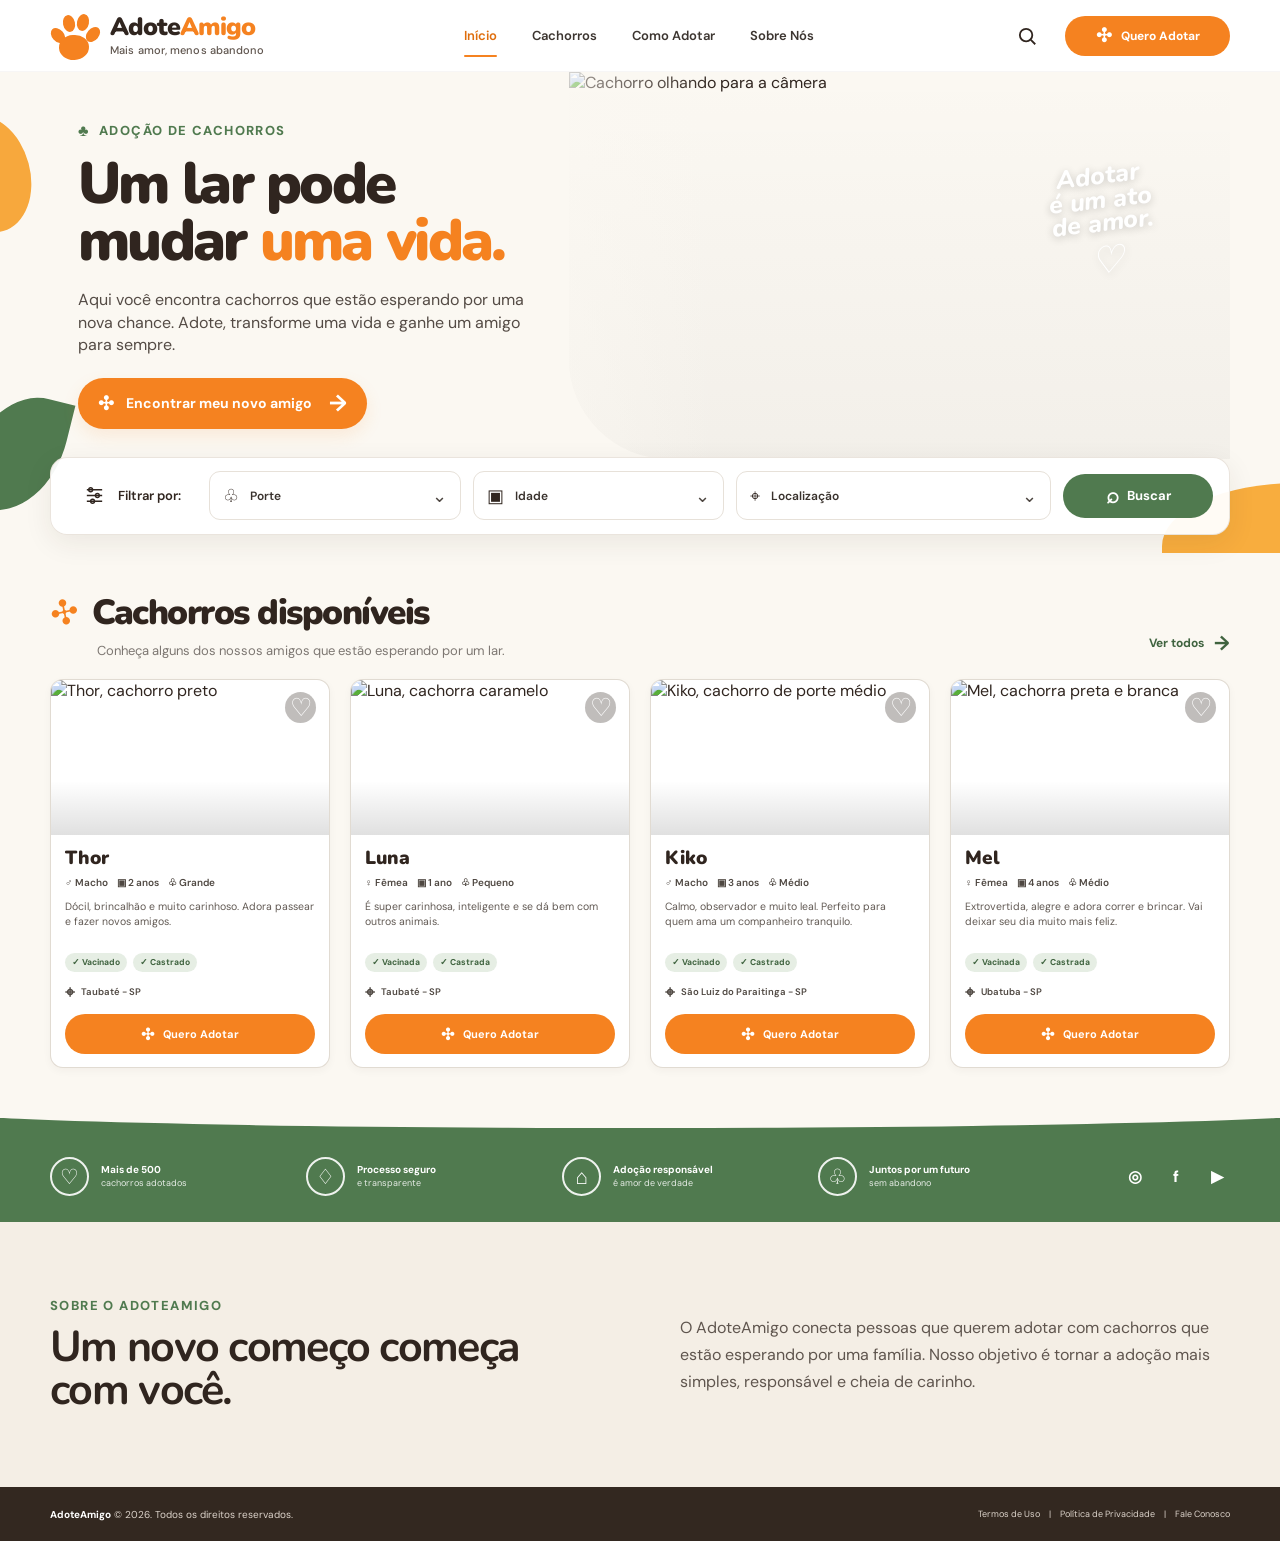
==== commit 5e18ccb8: "Atualizar o index.html" ====
--- a/index.html
+++ b/index.html
@@ -376,7 +376,7 @@
           <div class="benefit-icon">♡</div>
           <div>
             <strong>Mais de 500</strong>
-            <span>cachorros disponíveis</span>
+            <span>cachorros adotados</span>
           </div>
         </div>
 
